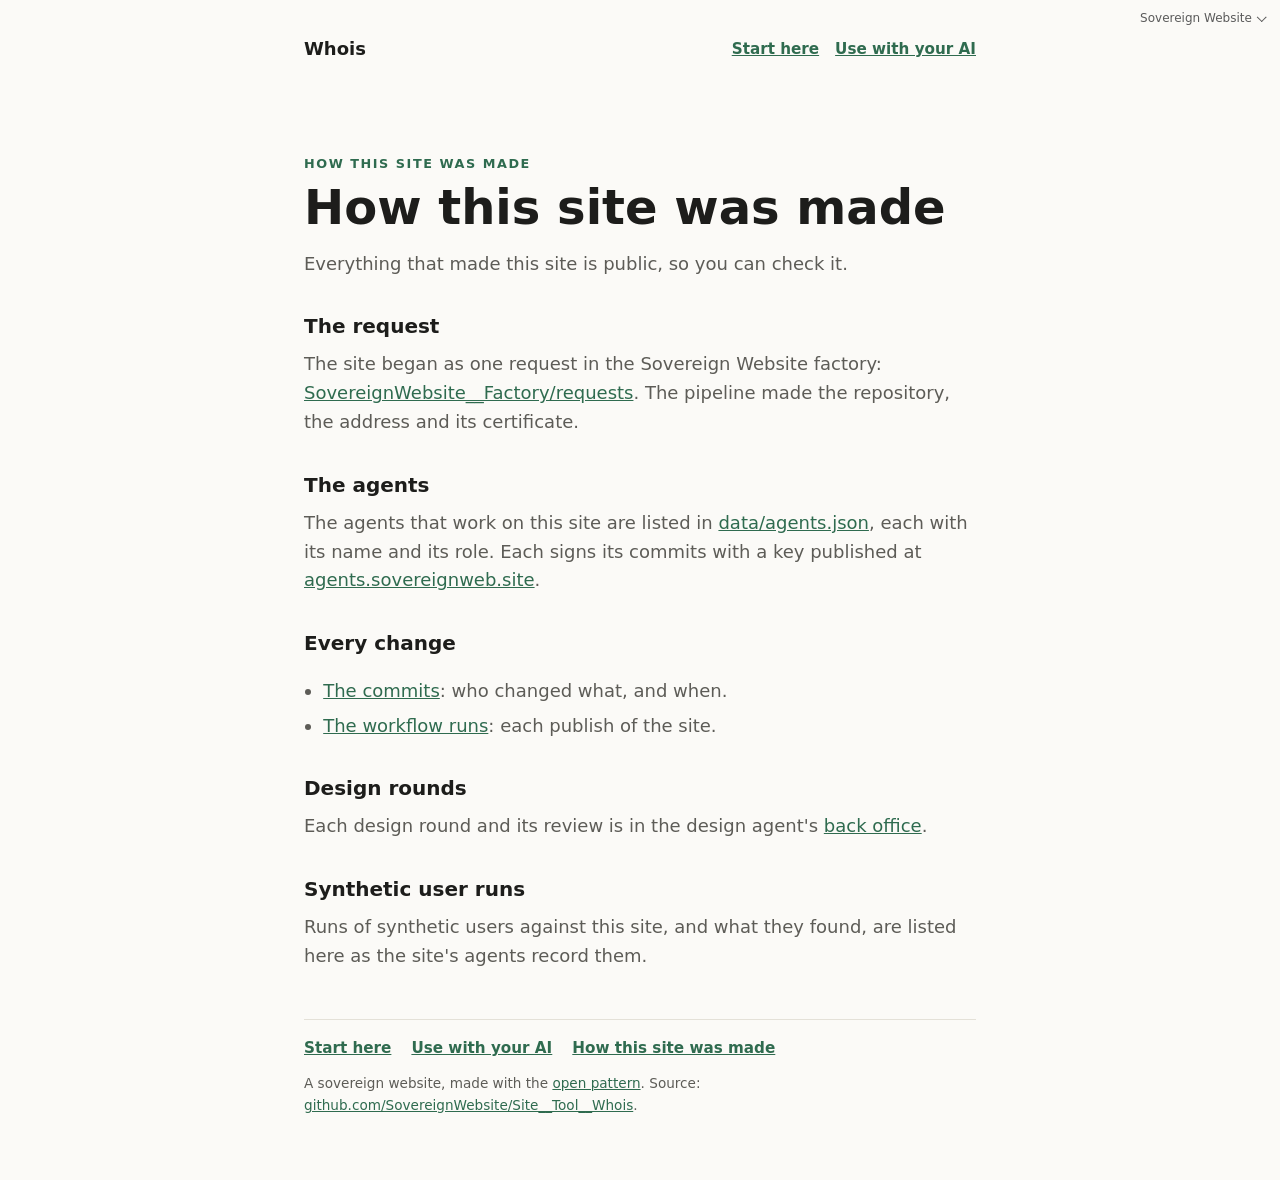
==== site/admin/index.html @ dd9ea2fe "Seed 12 files from SovereignWebsite__Factory (org-apply)" ====
<!doctype html>
<html lang="en-GB">
<head>
<meta charset="utf-8">
<meta name="viewport" content="width=device-width, initial-scale=1">
<title>How this site was made: Whois</title>
<meta name="description" content="How this site was made: the request, the agents, the commits, the design rounds and the test runs.">
<meta property="og:type" content="website">
<meta property="og:site_name" content="Whois">
<meta property="og:locale" content="en_GB">
<meta property="og:url" content="https://whois.tool.sovereignweb.site/admin/">
<meta property="og:title" content="How this site was made: Whois">
<meta property="og:description" content="How this site was made: the request, the agents, the commits, the design rounds and the test runs.">
<meta property="og:image" content="https://whois.tool.sovereignweb.site/assets/share/card-1200x630.jpg">
<meta property="og:image:type" content="image/jpeg">
<meta property="og:image:width" content="1200">
<meta property="og:image:height" content="630">
<meta property="og:image:alt" content="Whois">
<meta name="twitter:card" content="summary_large_image">
<meta name="twitter:title" content="How this site was made: Whois">
<meta name="twitter:description" content="How this site was made: the request, the agents, the commits, the design rounds and the test runs.">
<meta name="twitter:image" content="https://whois.tool.sovereignweb.site/assets/share/card-1200x630.jpg">
<link rel="canonical" href="https://whois.tool.sovereignweb.site/admin/">
<style>
:root{--bg:#fbfaf7;--fg:#1d1d1b;--muted:#5d5c57;--accent:#2f6b4f;--line:#e4e1d8}
@media (prefers-color-scheme:dark){:root{--bg:#141513;--fg:#ecebe6;--muted:#a8a69e;--accent:#7fc3a0;--line:#2c2d29}}
*{box-sizing:border-box}body{margin:0;background:var(--bg);color:var(--fg);font:18px/1.6 system-ui,-apple-system,Segoe UI,sans-serif}
main{max-width:44rem;margin:0 auto;padding:10vh 1rem 4rem}
.skip{position:absolute;left:-999px}.skip:focus{left:1rem;top:1rem}
.mark{font-size:.8rem;letter-spacing:.12em;text-transform:uppercase;color:var(--accent);font-weight:600}
h1{font-size:clamp(2rem,6vw,3rem);line-height:1.1;margin:.4rem 0 1rem}
p{color:var(--muted);margin:0 0 1rem}a{color:var(--accent)}
footer{margin-top:3rem;padding-top:1rem;border-top:1px solid var(--line);font-size:.85rem;color:var(--muted)}
/* The Sovereign Website credit on a customer's site: one small, muted control at the far top right that opens a
   pop-up menu of the family links. Not a strip and not a menu bar: the site is about its owner (Dinis, 20 November
   2026: "It needs to fundamentally be about the site and who is it about ... top right pop-up menu").
   CSS only (details/summary), so no script and no CSP issue. It sits in the page's corner, above the owner's header;
   a site whose own header uses that corner moves it with --family-top / --family-right.
   To remove it, the owner sets one attribute: <html data-family-credit="off">. */
.family-credit{--fam-fg:var(--family-fg,#5a5a5a);--fam-strong:var(--family-fg-strong,#111);--fam-bg:var(--family-bg,#fff);
  position:absolute;top:var(--family-top,.4rem);right:var(--family-right,.75rem);z-index:50;font-size:.75rem;line-height:1.4}
@media (prefers-color-scheme:dark){.family-credit{--fam-fg:var(--family-fg,#b5b5b5);--fam-strong:var(--family-fg-strong,#fff);--fam-bg:var(--family-bg,#1c1c1c)}}
.family-credit summary{display:inline-flex;align-items:center;gap:.3rem;cursor:pointer;color:var(--fam-fg);list-style:none;min-height:24px;padding:.15rem .3rem;border-radius:4px}
.family-credit summary::-webkit-details-marker{display:none}
.family-credit summary::after{content:"";width:.35rem;height:.35rem;border:solid currentColor;border-width:0 1px 1px 0;transform:rotate(45deg) translateY(-2px)}
.family-credit summary:hover,.family-credit summary:focus-visible,.family-credit[open] summary{color:var(--fam-strong)}
.family-credit ul{position:absolute;right:0;top:100%;margin:.25rem 0 0;padding:.35rem 0;list-style:none;min-width:11rem;
  background:var(--fam-bg);border:1px solid rgba(127,127,127,.3);border-radius:6px;box-shadow:0 4px 16px rgba(0,0,0,.12)}
.family-credit a{display:block;padding:.3rem .8rem;min-height:24px;color:var(--fam-fg);text-decoration:none}
.family-credit a:hover,.family-credit a:focus-visible{color:var(--fam-strong);background:rgba(127,127,127,.1)}
.family-credit .family-gap{border-bottom:1px solid rgba(127,127,127,.25);padding-bottom:.3rem;margin-bottom:.3rem}
[data-family-credit="off"] .family-credit{display:none}
@media print{.family-credit{display:none}}
.top{display:flex;flex-wrap:wrap;align-items:center;gap:.5rem 1.5rem;max-width:44rem;margin:0 auto;padding:2.2rem 1rem 0}
.top .name{font-weight:600;color:var(--fg);text-decoration:none}
.own{display:flex;gap:1rem;margin-left:auto;font-size:.95rem}
.own a,.site-links a{color:var(--accent);font-weight:600}
.site-links{display:flex;flex-wrap:wrap;gap:.25rem 1.25rem;margin-bottom:.8rem;font-size:.95rem}
@media (max-width:40rem){.own{margin:0;width:100%}}
h2{font-size:1.25rem;margin:2rem 0 .5rem}ol,ul.plain{color:var(--muted);padding-left:1.2rem}li{margin:.35rem 0}
pre{background:rgba(127,127,127,.1);padding:.8rem 1rem;border-radius:6px;white-space:pre-wrap;font-size:.9rem;color:var(--fg)}
code{font-size:.9em}main a,main code{overflow-wrap:anywhere}
</style>
</head>
<body>
<a class="skip" href="#main">Skip to content</a>
<details class="family-credit">
  <summary>Sovereign Website</summary>
  <ul>
    <li><a href="/start/">Start here</a></li>
    <li><a href="/agents/">Use with your AI</a></li>
    <li class="family-gap"><a href="/admin/">How this site was made</a></li>
    <li><a href="https://sovereignwebsite.ai/">Sovereign Website</a></li>
    <li><a href="https://sovereignwebsite.org/">Principles</a></li>
    <li><a href="https://sovereignwebsite.site/">Hosted</a></li>
    <li><a href="https://hub.sovereignweb.site/">Hub</a></li>
    <li><a href="https://agents.sovereignweb.site/">Agents</a></li>
    <li><a href="https://vault.sovereignwebsite.site/">Vault</a></li>
    <li><a href="https://agenticcells.ai/">AgentiCCells</a></li>
    <li><a href="https://riskmandate.ai/">RiskMandate</a></li>
    <li><a href="https://newsroom.sgit.ai/">Newsroom</a></li>
  </ul>
</details>
<header class="top">
  <a class="name" href="/">Whois</a>
  <nav class="own" aria-label="This site">
    <a href="/start/">Start here</a>
    <a href="/agents/">Use with your AI</a>
  </nav>
</header>
<main id="main">
<div class="mark">How this site was made</div>
<h1>How this site was made</h1>
<p>Everything that made this site is public, so you can check it.</p>
<h2>The request</h2>
<p>The site began as one request in the Sovereign Website factory: <a href="https://github.com/SovereignWebsite/SovereignWebsite__Factory/tree/dev/requests">SovereignWebsite__Factory/requests</a>. The pipeline made the repository, the address and its certificate.</p>
<h2>The agents</h2>
<p>The agents that work on this site are listed in <a href="/data/agents.json">data/agents.json</a>, each with its name and its role. Each signs its commits with a key published at <a href="https://agents.sovereignweb.site/">agents.sovereignweb.site</a>.</p>
<h2>Every change</h2>
<ul class="plain">
<li><a href="https://github.com/SovereignWebsite/Site__Tool__Whois/commits/dev">The commits</a>: who changed what, and when.</li>
<li><a href="https://github.com/SovereignWebsite/Site__Tool__Whois/actions">The workflow runs</a>: each publish of the site.</li>
</ul>
<h2>Design rounds</h2>
<p>Each design round and its review is in the design agent's <a href="https://design.agents.sovereignweb.site/back-office.html">back office</a>.</p>
<h2>Synthetic user runs</h2>
<p>Runs of synthetic users against this site, and what they found, are listed here as the site's agents record them.</p>

<footer>
<nav class="site-links" aria-label="About this site">
  <a href="/start/">Start here</a>
  <a href="/agents/">Use with your AI</a>
  <a href="/admin/">How this site was made</a>
</nav>
A sovereign website, made with the <a href="https://sovereignwebsite.org/">open pattern</a>. Source: <a href="https://github.com/SovereignWebsite/Site__Tool__Whois">github.com/SovereignWebsite/Site__Tool__Whois</a>.
</footer>
</main>
</body>
</html>
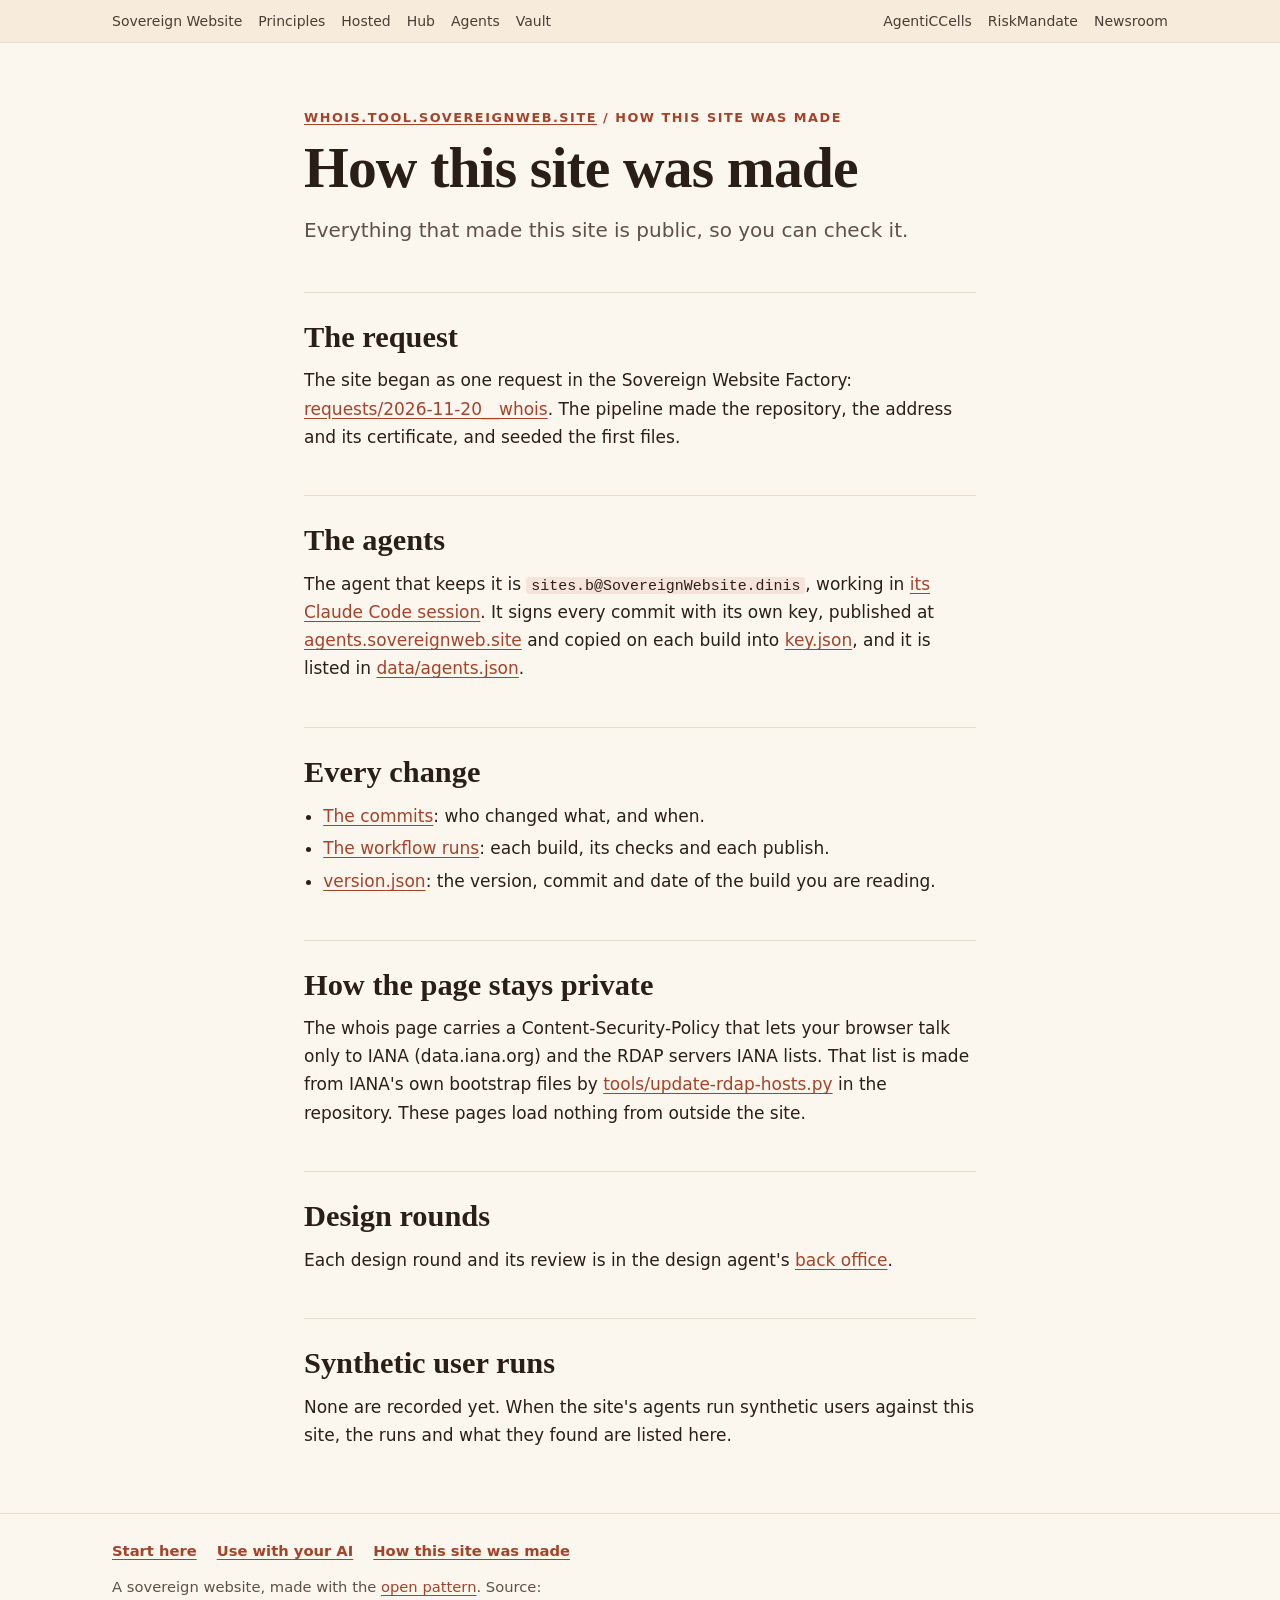
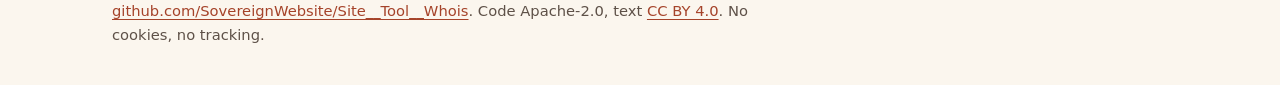
==== commit 9b3fce7a: "The organisation-site pipeline: checks, version, key, link previews From SovereignWebsite__Factory d" ====
--- a/site/admin/index.html
+++ b/site/admin/index.html
@@ -3,117 +3,81 @@
 <head>
 <meta charset="utf-8">
 <meta name="viewport" content="width=device-width, initial-scale=1">
-<title>How this site was made: Whois</title>
-<meta name="description" content="How this site was made: the request, the agents, the commits, the design rounds and the test runs.">
+<title>How this site was made, Whois</title>
+<meta name="description" content="How Whois was made: the request, the agent that keeps it, every change and how it was built.">
+<link rel="canonical" href="https://whois.tool.sovereignweb.site/admin/">
 <meta property="og:type" content="website">
 <meta property="og:site_name" content="Whois">
 <meta property="og:locale" content="en_GB">
 <meta property="og:url" content="https://whois.tool.sovereignweb.site/admin/">
-<meta property="og:title" content="How this site was made: Whois">
-<meta property="og:description" content="How this site was made: the request, the agents, the commits, the design rounds and the test runs.">
+<meta property="og:title" content="How this site was made, Whois">
+<meta property="og:description" content="How Whois was made: the request, the agent that keeps it, every change and how it was built.">
 <meta property="og:image" content="https://whois.tool.sovereignweb.site/assets/share/card-1200x630.jpg">
 <meta property="og:image:type" content="image/jpeg">
 <meta property="og:image:width" content="1200">
 <meta property="og:image:height" content="630">
-<meta property="og:image:alt" content="Whois">
+<meta property="og:image:alt" content="Whois: Who holds a domain or IP address. No ads, no tracking.">
 <meta name="twitter:card" content="summary_large_image">
-<meta name="twitter:title" content="How this site was made: Whois">
-<meta name="twitter:description" content="How this site was made: the request, the agents, the commits, the design rounds and the test runs.">
+<meta name="twitter:title" content="How this site was made, Whois">
+<meta name="twitter:description" content="How Whois was made: the request, the agent that keeps it, every change and how it was built.">
 <meta name="twitter:image" content="https://whois.tool.sovereignweb.site/assets/share/card-1200x630.jpg">
-<link rel="canonical" href="https://whois.tool.sovereignweb.site/admin/">
-<style>
-:root{--bg:#fbfaf7;--fg:#1d1d1b;--muted:#5d5c57;--accent:#2f6b4f;--line:#e4e1d8}
-@media (prefers-color-scheme:dark){:root{--bg:#141513;--fg:#ecebe6;--muted:#a8a69e;--accent:#7fc3a0;--line:#2c2d29}}
-*{box-sizing:border-box}body{margin:0;background:var(--bg);color:var(--fg);font:18px/1.6 system-ui,-apple-system,Segoe UI,sans-serif}
-main{max-width:44rem;margin:0 auto;padding:10vh 1rem 4rem}
-.skip{position:absolute;left:-999px}.skip:focus{left:1rem;top:1rem}
-.mark{font-size:.8rem;letter-spacing:.12em;text-transform:uppercase;color:var(--accent);font-weight:600}
-h1{font-size:clamp(2rem,6vw,3rem);line-height:1.1;margin:.4rem 0 1rem}
-p{color:var(--muted);margin:0 0 1rem}a{color:var(--accent)}
-footer{margin-top:3rem;padding-top:1rem;border-top:1px solid var(--line);font-size:.85rem;color:var(--muted)}
-/* The Sovereign Website credit on a customer's site: one small, muted control at the far top right that opens a
-   pop-up menu of the family links. Not a strip and not a menu bar: the site is about its owner (Dinis, 20 November
-   2026: "It needs to fundamentally be about the site and who is it about ... top right pop-up menu").
-   CSS only (details/summary), so no script and no CSP issue. It sits in the page's corner, above the owner's header;
-   a site whose own header uses that corner moves it with --family-top / --family-right.
-   To remove it, the owner sets one attribute: <html data-family-credit="off">. */
-.family-credit{--fam-fg:var(--family-fg,#5a5a5a);--fam-strong:var(--family-fg-strong,#111);--fam-bg:var(--family-bg,#fff);
-  position:absolute;top:var(--family-top,.4rem);right:var(--family-right,.75rem);z-index:50;font-size:.75rem;line-height:1.4}
-@media (prefers-color-scheme:dark){.family-credit{--fam-fg:var(--family-fg,#b5b5b5);--fam-strong:var(--family-fg-strong,#fff);--fam-bg:var(--family-bg,#1c1c1c)}}
-.family-credit summary{display:inline-flex;align-items:center;gap:.3rem;cursor:pointer;color:var(--fam-fg);list-style:none;min-height:24px;padding:.15rem .3rem;border-radius:4px}
-.family-credit summary::-webkit-details-marker{display:none}
-.family-credit summary::after{content:"";width:.35rem;height:.35rem;border:solid currentColor;border-width:0 1px 1px 0;transform:rotate(45deg) translateY(-2px)}
-.family-credit summary:hover,.family-credit summary:focus-visible,.family-credit[open] summary{color:var(--fam-strong)}
-.family-credit ul{position:absolute;right:0;top:100%;margin:.25rem 0 0;padding:.35rem 0;list-style:none;min-width:11rem;
-  background:var(--fam-bg);border:1px solid rgba(127,127,127,.3);border-radius:6px;box-shadow:0 4px 16px rgba(0,0,0,.12)}
-.family-credit a{display:block;padding:.3rem .8rem;min-height:24px;color:var(--fam-fg);text-decoration:none}
-.family-credit a:hover,.family-credit a:focus-visible{color:var(--fam-strong);background:rgba(127,127,127,.1)}
-.family-credit .family-gap{border-bottom:1px solid rgba(127,127,127,.25);padding-bottom:.3rem;margin-bottom:.3rem}
-[data-family-credit="off"] .family-credit{display:none}
-@media print{.family-credit{display:none}}
-.top{display:flex;flex-wrap:wrap;align-items:center;gap:.5rem 1.5rem;max-width:44rem;margin:0 auto;padding:2.2rem 1rem 0}
-.top .name{font-weight:600;color:var(--fg);text-decoration:none}
-.own{display:flex;gap:1rem;margin-left:auto;font-size:.95rem}
-.own a,.site-links a{color:var(--accent);font-weight:600}
-.site-links{display:flex;flex-wrap:wrap;gap:.25rem 1.25rem;margin-bottom:.8rem;font-size:.95rem}
-@media (max-width:40rem){.own{margin:0;width:100%}}
-h2{font-size:1.25rem;margin:2rem 0 .5rem}ol,ul.plain{color:var(--muted);padding-left:1.2rem}li{margin:.35rem 0}
-pre{background:rgba(127,127,127,.1);padding:.8rem 1rem;border-radius:6px;white-space:pre-wrap;font-size:.9rem;color:var(--fg)}
-code{font-size:.9em}main a,main code{overflow-wrap:anywhere}
-</style>
+<meta name="color-scheme" content="light dark">
+<meta http-equiv="Content-Security-Policy" content="default-src 'self'; img-src 'self' data:; style-src 'self'; script-src 'none'; base-uri 'none'; form-action 'none'">
+<meta name="referrer" content="no-referrer">
+<link rel="icon" href="../favicon.svg" type="image/svg+xml">
+<link rel="stylesheet" href="../style.css">
 </head>
 <body>
 <a class="skip" href="#main">Skip to content</a>
-<details class="family-credit">
-  <summary>Sovereign Website</summary>
-  <ul>
-    <li><a href="/start/">Start here</a></li>
-    <li><a href="/agents/">Use with your AI</a></li>
-    <li class="family-gap"><a href="/admin/">How this site was made</a></li>
+<nav class="family" aria-label="The Sovereign Website family">
+  <ul class="family-wide">
     <li><a href="https://sovereignwebsite.ai/">Sovereign Website</a></li>
     <li><a href="https://sovereignwebsite.org/">Principles</a></li>
     <li><a href="https://sovereignwebsite.site/">Hosted</a></li>
     <li><a href="https://hub.sovereignweb.site/">Hub</a></li>
     <li><a href="https://agents.sovereignweb.site/">Agents</a></li>
     <li><a href="https://vault.sovereignwebsite.site/">Vault</a></li>
-    <li><a href="https://agenticcells.ai/">AgentiCCells</a></li>
+    <li class="family-sep"><a href="https://agenticcells.ai/">AgentiCCells</a></li>
     <li><a href="https://riskmandate.ai/">RiskMandate</a></li>
     <li><a href="https://newsroom.sgit.ai/">Newsroom</a></li>
   </ul>
-</details>
-<header class="top">
-  <a class="name" href="/">Whois</a>
-  <nav class="own" aria-label="This site">
-    <a href="/start/">Start here</a>
-    <a href="/agents/">Use with your AI</a>
-  </nav>
-</header>
-<main id="main">
-<div class="mark">How this site was made</div>
+  <details class="family-narrow">
+    <summary>Sovereign Website family</summary>
+    <ul>
+      <li><a href="https://sovereignwebsite.ai/">Sovereign Website</a></li>
+      <li><a href="https://sovereignwebsite.org/">Principles</a></li>
+      <li><a href="https://sovereignwebsite.site/">Hosted</a></li>
+      <li><a href="https://hub.sovereignweb.site/">Hub</a></li>
+      <li><a href="https://agents.sovereignweb.site/">Agents</a></li>
+      <li><a href="https://vault.sovereignwebsite.site/">Vault</a></li>
+      <li class="family-sep"><a href="https://agenticcells.ai/">AgentiCCells</a></li>
+      <li><a href="https://riskmandate.ai/">RiskMandate</a></li>
+      <li><a href="https://newsroom.sgit.ai/">Newsroom</a></li>
+    </ul>
+  </details>
+</nav>
+<main id="main" class="wrap">
+<p class="mark"><a href="../">whois.tool.sovereignweb.site</a> / How this site was made</p>
 <h1>How this site was made</h1>
 <p>Everything that made this site is public, so you can check it.</p>
 <h2>The request</h2>
-<p>The site began as one request in the Sovereign Website factory: <a href="https://github.com/SovereignWebsite/SovereignWebsite__Factory/tree/dev/requests">SovereignWebsite__Factory/requests</a>. The pipeline made the repository, the address and its certificate.</p>
+<p>The site began as one request in the Sovereign Website Factory: <a href="https://github.com/SovereignWebsite/SovereignWebsite__Factory/blob/dev/requests/2026-11-20__whois/site.json">requests/2026-11-20__whois</a>. The pipeline made the repository, the address and its certificate, and seeded the first files.</p>
 <h2>The agents</h2>
-<p>The agents that work on this site are listed in <a href="/data/agents.json">data/agents.json</a>, each with its name and its role. Each signs its commits with a key published at <a href="https://agents.sovereignweb.site/">agents.sovereignweb.site</a>.</p>
+<p>The agent that keeps it is <code>sites.b@SovereignWebsite.dinis</code>, working in <a href="https://claude.ai/code/session_01Kw9UwBucXVUaNYRMcWwk67">its Claude Code session</a>. It signs every commit with its own key, published at <a href="https://agents.sovereignweb.site/">agents.sovereignweb.site</a> and copied on each build into <a href="../key.json">key.json</a>, and it is listed in <a href="../data/agents.json">data/agents.json</a>.</p>
 <h2>Every change</h2>
-<ul class="plain">
+<ul>
 <li><a href="https://github.com/SovereignWebsite/Site__Tool__Whois/commits/dev">The commits</a>: who changed what, and when.</li>
-<li><a href="https://github.com/SovereignWebsite/Site__Tool__Whois/actions">The workflow runs</a>: each publish of the site.</li>
+<li><a href="https://github.com/SovereignWebsite/Site__Tool__Whois/actions">The workflow runs</a>: each build, its checks and each publish.</li>
+<li><a href="../version.json">version.json</a>: the version, commit and date of the build you are reading.</li>
 </ul>
+<h2>How the page stays private</h2>
+<p>The whois page carries a Content-Security-Policy that lets your browser talk only to IANA (data.iana.org) and the RDAP servers IANA lists. That list is made from IANA's own bootstrap files by <a href="https://github.com/SovereignWebsite/Site__Tool__Whois/blob/dev/tools/update-rdap-hosts.py">tools/update-rdap-hosts.py</a> in the repository. These pages load nothing from outside the site.</p>
 <h2>Design rounds</h2>
 <p>Each design round and its review is in the design agent's <a href="https://design.agents.sovereignweb.site/back-office.html">back office</a>.</p>
 <h2>Synthetic user runs</h2>
-<p>Runs of synthetic users against this site, and what they found, are listed here as the site's agents record them.</p>
-
-<footer>
-<nav class="site-links" aria-label="About this site">
-  <a href="/start/">Start here</a>
-  <a href="/agents/">Use with your AI</a>
-  <a href="/admin/">How this site was made</a>
-</nav>
-A sovereign website, made with the <a href="https://sovereignwebsite.org/">open pattern</a>. Source: <a href="https://github.com/SovereignWebsite/Site__Tool__Whois">github.com/SovereignWebsite/Site__Tool__Whois</a>.
-</footer>
+<p>None are recorded yet. When the site's agents run synthetic users against this site, the runs and what they found are listed here.</p>
 </main>
+<footer class="site-footer"><div class="wrap"><nav class="site-links" aria-label="About this site"><a href="../start/">Start here</a> <a href="../agents/">Use with your AI</a> <a href="../admin/">How this site was made</a></nav>
+<p>A sovereign website, made with the <a href="https://sovereignwebsite.org/">open pattern</a>. Source: <a href="https://github.com/SovereignWebsite/Site__Tool__Whois">github.com/SovereignWebsite/Site__Tool__Whois</a>. Code Apache-2.0, text <a href="https://creativecommons.org/licenses/by/4.0/">CC BY 4.0</a>. No cookies, no tracking.</p></div></footer>
 </body>
 </html>
--- a/site/style.css
+++ b/site/style.css
@@ -0,0 +1,113 @@
+/* whois.tool.sovereignweb.site. Family tokens from design 1 (sovereignwebsite.ai theme.css), system fonts, no external requests. design.b, 20 Nov 2026. */
+:root {
+  color-scheme: light dark;
+  --bg: #fbf6ee; --surface: #fffdf9; --fg: #2a1f17; --muted: #5e5148;
+  --accent: #a5432a; --accent-soft: #f6e3d9; --line: #eadccd; --note: #f7ecdc;
+  --field-border: #8f7d6f; --family-fg: #4a3d33;
+  --max: 68rem; --text: 42rem;
+  --serif: Georgia, "Iowan Old Style", "Times New Roman", serif;
+  --mono: ui-monospace, SFMono-Regular, Menlo, Consolas, monospace;
+}
+@media (prefers-color-scheme: dark) {
+  :root {
+    --bg: #1a1512; --surface: #231c18; --fg: #f1e9e1; --muted: #c2b5aa;
+    --accent: #f0a084; --accent-soft: #3a261d; --line: #3a2f28; --note: #2b221b;
+    --field-border: #8a7a6e; --family-fg: #d9cdc2;
+  }
+}
+*, *::before, *::after { box-sizing: border-box; }
+html { -webkit-text-size-adjust: 100%; }
+body { margin: 0; background: var(--bg); color: var(--fg); font: 1.0625rem/1.65 system-ui, -apple-system, "Segoe UI", Roboto, sans-serif; overflow-wrap: break-word; }
+a { color: var(--accent); text-underline-offset: .18em; }
+a:hover { text-decoration-thickness: 2px; }
+:focus-visible { outline: 3px solid var(--accent); outline-offset: 2px; border-radius: 2px; }
+.skip { position: absolute; left: 1rem; top: -4rem; background: var(--fg); color: var(--bg); padding: .5rem .8rem; z-index: 10; }
+.skip:focus { top: 1rem; }
+.wrap { max-width: var(--max); margin: 0 auto; padding: 0 1rem; }
+
+/* Family bar: explicit colour, no opacity, 24px targets (proposed for seed/shared too). .family{ marker kept so build/family-bar.mjs does not append its own CSS. */
+.family{ font-size: .875rem; border-bottom: 1px solid var(--line); background: var(--note); }
+.family ul { list-style: none; margin: 0 auto; padding: .1rem 1rem; display: flex; flex-wrap: wrap; gap: 0 1rem; max-width: var(--max); }
+.family a { color: var(--family-fg); text-decoration: none; display: inline-block; padding: .2rem 0; min-height: 24px; }
+.family a:hover, .family a:focus-visible { color: var(--fg); text-decoration: underline; }
+.family a[aria-current="true"] { color: var(--fg); font-weight: 600; }
+.family .family-sep { margin-left: auto; }
+@media (max-width: 40rem) { .family .family-sep { margin-left: 0; } }
+
+/* Page */
+main.wrap { max-width: calc(var(--text) + 2rem); padding-top: clamp(2rem, 7vw, 4rem); padding-bottom: 3rem; }
+.mark { font-size: .8rem; letter-spacing: .12em; text-transform: uppercase; color: var(--accent); font-weight: 650; margin: 0 0 .6rem; }
+h1, h2 { font-family: var(--serif); font-weight: 700; }
+h1 { font-size: clamp(2.2rem, 7vw, 3.6rem); line-height: 1.05; letter-spacing: -.015em; margin: 0 0 1rem; }
+h1 + p { font-size: clamp(1.1rem, 2.4vw, 1.25rem); color: var(--muted); }
+h2 { font-size: clamp(1.45rem, 3.6vw, 1.9rem); line-height: 1.2; margin: 2.8rem 0 .7rem; padding-top: 1.6rem; border-top: 1px solid var(--line); }
+h3 { font-size: 1.1rem; margin: 1.4rem 0 .4rem; }
+p, ul, ol { margin: 0 0 1rem; }
+ul { padding-left: 1.2rem; }
+li { margin: .3rem 0; }
+code, pre { font-family: var(--mono); font-size: .88em; }
+code { background: var(--accent-soft); padding: .05rem .3rem; border-radius: .25rem; overflow-wrap: anywhere; }
+
+/* Tables */
+.table-wrap { overflow-x: auto; margin: 1.2rem 0 1.5rem; }
+table { border-collapse: collapse; width: 100%; font-size: .97rem; }
+th, td { text-align: left; vertical-align: top; padding: .6rem .7rem; border-bottom: 1px solid var(--line); }
+th { font-size: .8rem; text-transform: uppercase; letter-spacing: .06em; color: var(--muted); }
+td:first-child { white-space: nowrap; font-variant-numeric: tabular-nums; color: var(--muted); }
+@media (max-width: 34rem) {
+  table, tbody, tr, th, td { display: block; }
+  tr:first-child { position: absolute; width: 1px; height: 1px; overflow: hidden; clip: rect(0 0 0 0); }
+  tr { border-bottom: 1px solid var(--line); padding: .55rem 0; }
+  td { border: 0; padding: .1rem 0; white-space: normal; }
+  td:first-child { font-weight: 600; color: var(--accent); }
+}
+
+/* Footer */
+.site-footer { border-top: 1px solid var(--line); padding: 1.6rem 0 2.4rem; color: var(--muted); font-size: .92rem; }
+.site-footer p { max-width: var(--text); margin: 0; }
+
+.lede { font-size: clamp(1.1rem, 2.4vw, 1.25rem); color: var(--muted); }
+form { margin: 2rem 0 1rem; }
+label { display: block; font-weight: 650; margin-bottom: .45rem; }
+.row { display: flex; gap: .5rem; flex-wrap: wrap; }
+input[type=text] { flex: 1 1 16rem; min-width: 0; font: inherit; font-family: var(--mono); padding: .75rem .9rem; border: 2px solid var(--field-border); border-radius: .6rem; background: var(--surface); color: var(--fg); }
+input[type=text]:focus { border-color: var(--accent); outline: none; box-shadow: 0 0 0 3px var(--accent-soft); }
+button { font: inherit; font-weight: 650; padding: .75rem 1.3rem; border: 0; border-radius: .6rem; background: var(--accent); color: var(--surface); cursor: pointer; min-height: 44px; }
+@media (prefers-color-scheme: dark) { button { color: #1a1512; } }
+button:hover { filter: brightness(1.08); }
+.hint { font-size: .92rem; color: var(--muted); margin-top: .6rem; }
+#status { min-height: 1.6rem; color: var(--muted); }
+#status.bad { color: var(--fg); background: var(--note); border-left: 4px solid var(--accent); padding: .7rem .9rem; border-radius: .3rem; }
+#result { background: var(--surface); border: 1px solid var(--line); border-radius: 1rem; padding: 1.2rem 1.3rem 1rem; margin: 1rem 0 2rem; box-shadow: 0 .6rem 1.6rem rgba(90, 50, 30, .08); }
+#result h2 { border: 0; padding: 0; margin: 0; font-size: clamp(1.5rem, 5vw, 2.1rem); overflow-wrap: anywhere; }
+.kind { font-size: .8rem; letter-spacing: .12em; text-transform: uppercase; color: var(--accent); font-weight: 650; margin: .2rem 0 1rem; }
+.summary { display: grid; grid-template-columns: max-content 1fr; gap: .45rem 1.2rem; margin: 0 0 1.2rem; }
+.summary dt { color: var(--muted); font-size: .92rem; }
+.summary dd { margin: 0; overflow-wrap: anywhere; }
+@media (max-width: 34rem) { .summary { grid-template-columns: 1fr; gap: 0; } .summary dd { margin-bottom: .6rem; } }
+h3.sub { font-size: 1rem; margin: 1.2rem 0 .6rem; }
+.cards { display: grid; grid-template-columns: repeat(auto-fill, minmax(14rem, 1fr)); gap: .7rem; }
+.card { border: 1px solid var(--line); border-radius: .7rem; padding: .8rem .9rem; background: var(--bg); }
+.card h3 { font-size: .8rem; text-transform: uppercase; letter-spacing: .06em; color: var(--muted); margin: 0 0 .4rem; }
+.card p { margin: 0 0 .2rem; overflow-wrap: anywhere; }
+details { margin-top: 1.2rem; border-top: 1px solid var(--line); padding-top: .8rem; }
+summary { cursor: pointer; font-weight: 650; color: var(--accent); }
+.source { font-size: .92rem; color: var(--muted); margin: .6rem 0; }
+pre#raw { max-height: 28rem; overflow: auto; background: var(--bg); border: 1px solid var(--line); border-radius: .6rem; padding: .8rem; font-size: .8rem; line-height: 1.5; }
+.about { margin-top: 2rem; }
+.notice { font-size: .9rem; color: var(--muted); border-left: 3px solid var(--line); padding-left: .7rem; margin-top: .8rem; }
+/* Family bar folded on phones (Factory fc21653): two copies in the markup, one shown per width. */
+.family .family-narrow{display:none}
+@media (max-width:40rem){
+  .family .family-wide{display:none}
+  .family .family-narrow{display:block}
+  .family summary{cursor:pointer;padding:.3rem 1rem;min-height:24px;color:var(--family-fg,currentColor)}
+  .family summary:hover,.family summary:focus-visible{color:var(--fg,currentColor);text-decoration:underline}
+  .family .family-narrow ul{flex-direction:column;gap:0;padding:0 1rem .4rem}
+  .family .family-sep{margin-left:0}
+}
+
+/* About-this-site links in the footer, and prompts on the agents page. */
+.site-links { display: flex; flex-wrap: wrap; gap: .25rem 1.25rem; margin: 0 0 .7rem; }
+.site-links a { font-weight: 600; }
+main pre { background: var(--surface); border: 1px solid var(--line); border-radius: .6rem; padding: .8rem 1rem; white-space: pre-wrap; overflow-wrap: anywhere; color: var(--fg); }
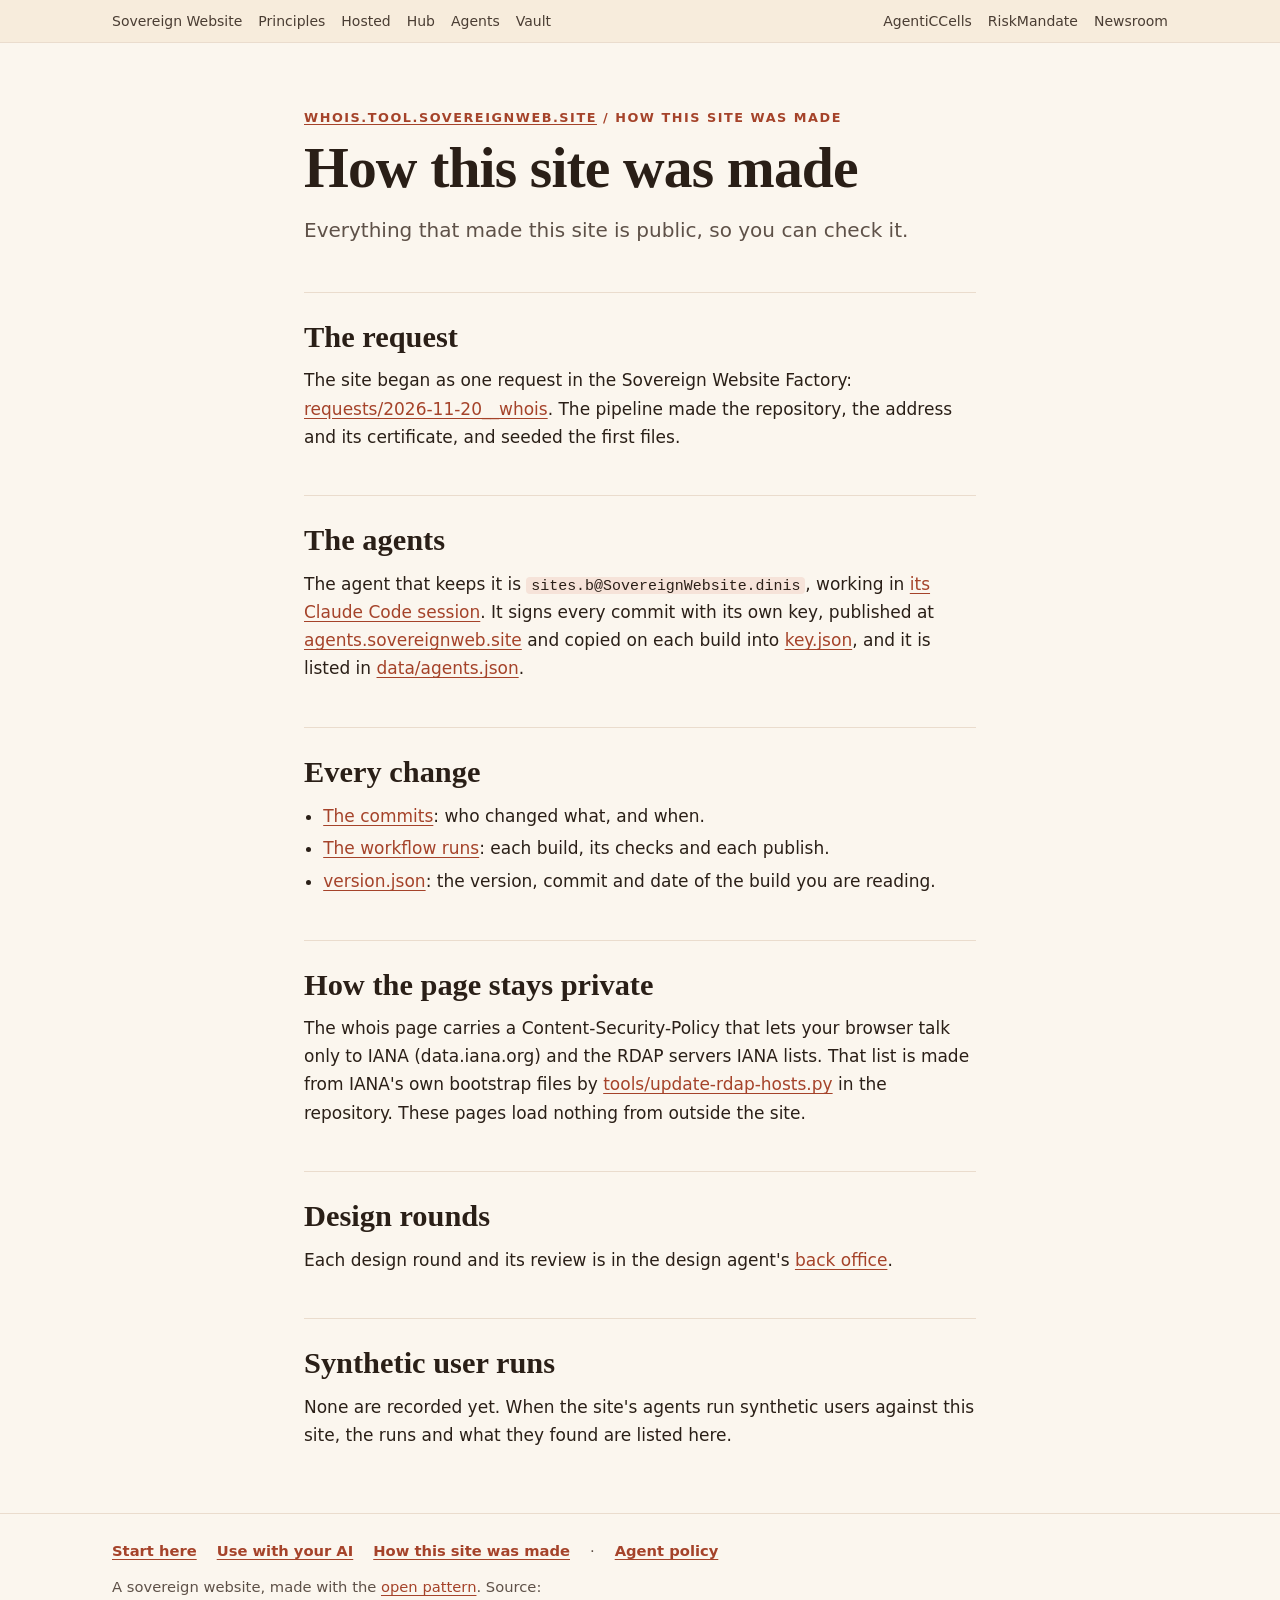
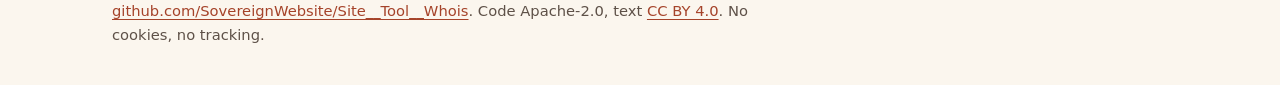
==== commit 0403a5e1: "This site's Agent Behaviour Policy, and a page explaining it Dinis Cruz, 21 November 2026: "make sur" ====
--- a/site/admin/index.html
+++ b/site/admin/index.html
@@ -77,7 +77,7 @@
 <h2>Synthetic user runs</h2>
 <p>None are recorded yet. When the site's agents run synthetic users against this site, the runs and what they found are listed here.</p>
 </main>
-<footer class="site-footer"><div class="wrap"><nav class="site-links" aria-label="About this site"><a href="../start/">Start here</a> <a href="../agents/">Use with your AI</a> <a href="../admin/">How this site was made</a></nav>
+<footer class="site-footer"><div class="wrap"><nav class="site-links" aria-label="About this site"><a href="../start/">Start here</a> <a href="../agents/">Use with your AI</a> <a href="../admin/">How this site was made</a> · <a href="/policy/">Agent policy</a></nav>
 <p>A sovereign website, made with the <a href="https://sovereignwebsite.org/">open pattern</a>. Source: <a href="https://github.com/SovereignWebsite/Site__Tool__Whois">github.com/SovereignWebsite/Site__Tool__Whois</a>. Code Apache-2.0, text <a href="https://creativecommons.org/licenses/by/4.0/">CC BY 4.0</a>. No cookies, no tracking.</p></div></footer>
 </body>
 </html>
